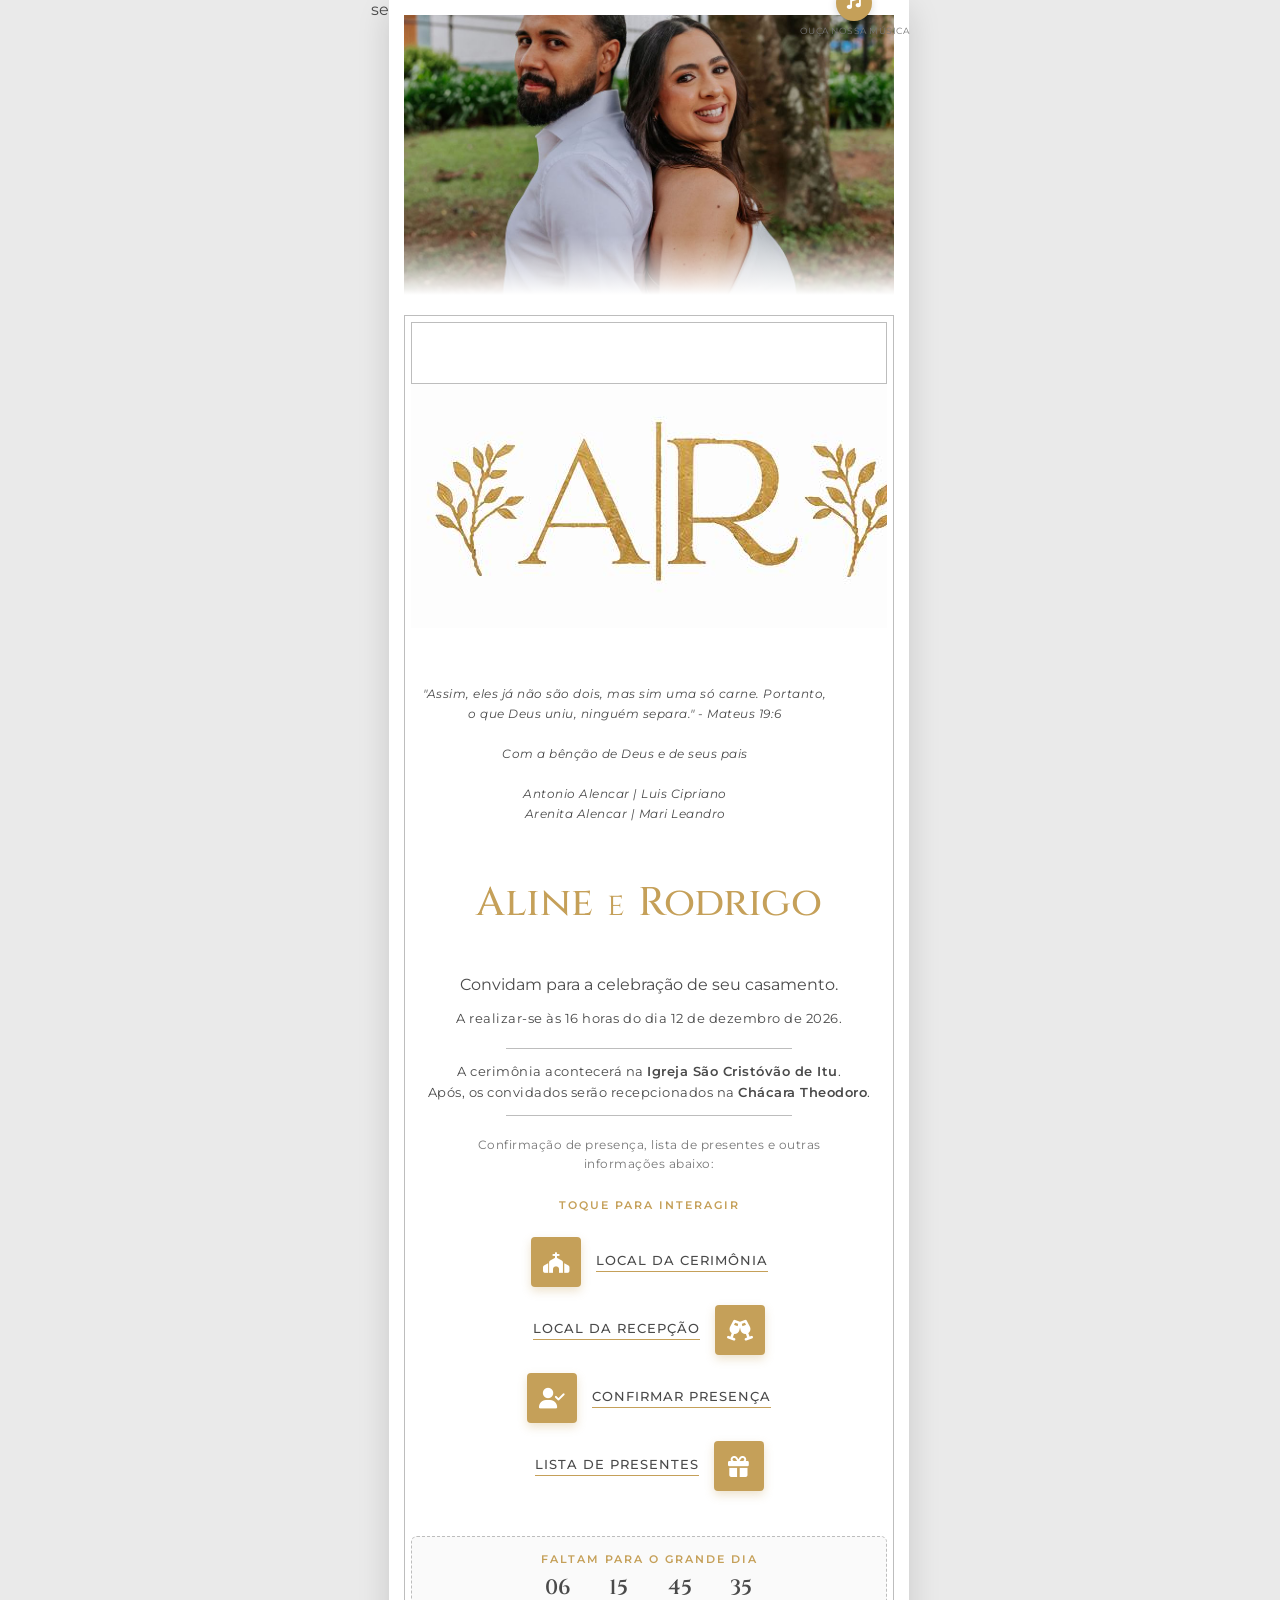
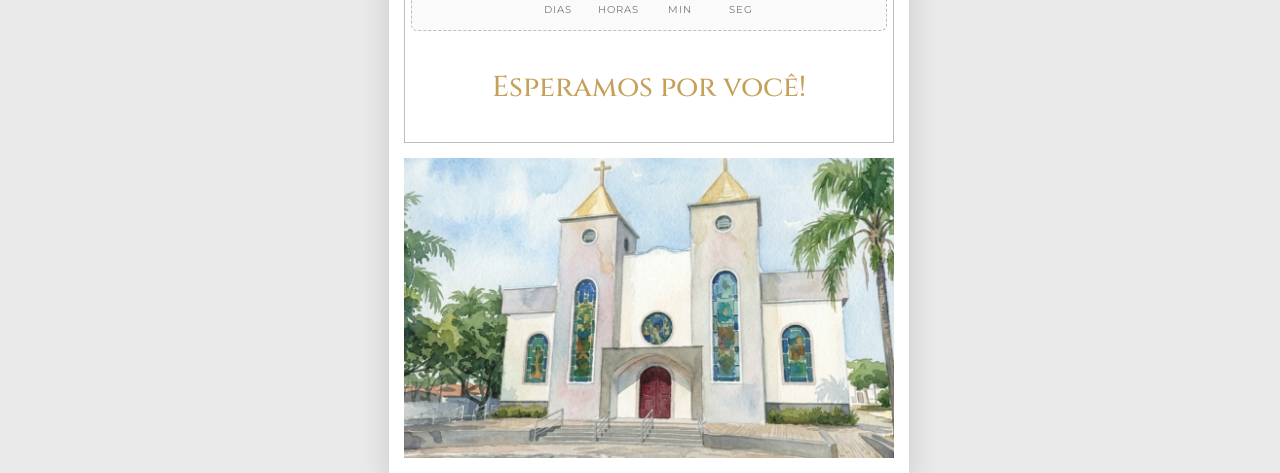
==== index.html @ 625356bd "Reintroduce names container in index.html" ====
se<!DOCTYPE html>
<html lang="pt-BR">
<head>
  <meta charset="UTF-8">
  <meta name="viewport" content="width=device-width, initial-scale=1.0">
  <title>Aline e Rodrigo</title>
  
  <!-- Google Fonts -->
  <link rel="preconnect" href="https://fonts.googleapis.com">
  <link rel="preconnect" href="https://fonts.gstatic.com" crossorigin>
  <link href="https://fonts.googleapis.com/css2?family=Cinzel:wght@400;500;600;700&family=Montserrat:wght@300;400;500;600&display=swap" rel="stylesheet">
  
  <!-- Ícones do App/Navegador -->
  <link href="imagens/icon.png" rel="shortcut icon"/>
  <link href="imagens/icon-192.png" rel="icon" sizes="192x192"/>
  <link href="imagens/icon-180.png" rel="apple-touch-icon" sizes="180x180"/>
  
  <!-- FontAwesome -->
  <link rel="stylesheet" href="https://cdnjs.cloudflare.com/ajax/libs/font-awesome/6.4.0/css/all.min.css">

  <!-- CSS Local -->
  <link rel="stylesheet" href="./style.css">
</head>
<body>
  <!-- Música de fundo -->
  <audio id="bg-music" loop src="audio/musica.mp3"></audio>

  <div class="card-container">

    <!-- FOTO DO TOPO -->
    <div class="top-photo-wrapper">
      <img src="imagens/foto-casal1.png" alt="Foto Casal Topo">
    </div>

    <!-- MOLDURA INTERNA DO CONVITE -->
    <div class="invitation-frame">
      
      <!-- CONTEÚDO PRINCIPAL -->
      <div class="main-content">
        <!-- Bloco de Música com Texto -->
          <div class="music-wrapper">
            <button id="music-btn" class="music-toggle-btn" aria-label="Tocar Música">
              <i class="fa-solid fa-music"></i>
            </button>
            <span class="music-label">Ouça nossa música</span>
          </div>
        </div>

        <!-- MONOGRAMA A | R -->
        <!-- FOTO DO TOPO -->
    <div class="top-photo-monograma">
      <img src="imagens/Logo.jpg" alt="monograma">
    </div>
          
        <!-- Versículo Bíblico -->
        <p class="versiculo-biblico">
          "Assim, eles já não são dois, mas sim uma só carne. Portanto,<br>
          o que Deus uniu, ninguém separa." - Mateus 19:6<br><br>
          Com a bênção de Deus e de seus pais<br><br>
           Antonio Alencar | Luis Cipriano<br>
           Arenita Alencar | Mari Leandro<br><br>
          <!-- CONTAINER DOS NOMES COM A DECORAÇÃO -->
        <div class="names-container">
          <h1 class="couple-names">Aline <span class="ampersand">e</span> Rodrigo</h1> <br><br>
           Convidam para a celebração de seu casamento.
        </p>

        <!-- HORA E LOCAL -->
        <div class="time-text">
          <span>A realizar-se às 16 horas do dia 12 de dezembro de 2026.</span>
        </div>
        
        <div class="location-info">
          <div class="divider-line"></div>
          <p class="location-text">
            A cerimônia acontecerá na <strong>Igreja São Cristóvão de Itu</strong>.<br>
            Após, os convidados serão recepcionados na <strong>Chácara Theodoro</strong>.
          </p>
          <div class="divider-line"></div>
        </div>

        <!-- Informação adicional -->
        <p class="information-extra">
          Confirmação de presença, lista de presentes e outras informações abaixo:
        </p>

        <!-- INSTRUÇÃO -->
        <p class="touch-instruction">Toque para interagir</p>

        <!-- BOTÕES INTERATIVOS -->
        <div class="interactive-buttons">

          <!-- Botão 1: Local da Cerimônia (Igreja) -->
          <a href="https://digitalconvite.github.io/modelo-dourado-pronto/local-cerimonia.html" rel="noopener noreferrer" class="btn-row">
            <div class="icon-square">
              <i class="fas fa-church"></i>
            </div>
            <span class="btn-label">Local da Cerimônia</span>
          </a>

          <!-- Botão 2: Local da recepção -->
          <a href="https://digitalconvite.github.io/modelo-dourado-pronto/local-recepcao.html" rel="noopener noreferrer" class="btn-row reverse">
            <div class="icon-square">
              <i class="fas fa-glass-cheers"></i>
            </div>
            <span class="btn-label">Local da Recepção</span>
          </a>

          <!-- Botão 3: Confirmar Presença -->
          <div class="btn-row" id="rsvpBtn">
            <div class="icon-square">
              <i class="fas fa-user-check"></i>
            </div>
            <span class="btn-label">Confirmar Presença</span>
          </div>

          <!-- Botão 4: Lista de presentes -->
          <a href="https://digitalconvite.github.io/modelo-dourado-pronto/lista-de-presentes.html" rel="noopener noreferrer" class="btn-row reverse">
            <div class="icon-square">
              <i class="fa-solid fa-gift"></i>
            </div>
            <span class="btn-label">Lista de Presentes</span>
          </a>

        </div>
        
        <!-- CONTAGEM REGRESSIVA -->
        <div class="countdown-container">
          <div class="countdown-title">FALTAM PARA O GRANDE DIA</div>
          <div class="countdown-timer" id="countdown">
            <div class="time-box">
              <span id="days">00</span>
              <small>dias</small>
            </div>
            <div class="time-box">
              <span id="hours">00</span>
              <small>horas</small>
            </div>
            <div class="time-box">
              <span id="minutes">00</span>
              <small>min</small>
            </div>
            <div class="time-box">
              <span id="seconds">00</span>
              <small>seg</small>
            </div>
          </div>
        </div>

        <div class="waiting-text">
          Esperamos por você!
        </div>

      </div> <!-- /main-content -->
    </div> <!-- /invitation-frame -->

    <!-- FOTO DA PARTE INFERIOR -->
    <div class="bottom-section">
      <div class="bottom-photo-wrapper">
        <img src="imagens/foto-final.png" alt="Igreja">
      </div>
    </div>

  </div> <!-- /card-container -->

  <!-- MODAL RSVP -->
  <div id="rsvpModal" class="modal">
    <div class="modal-content">
      <h3>Confirmação de Presença</h3>
      <form id="rsvpForm">
        
        <div class="form-group">
          <label for="nome">Seu Nome Completo:</label>
          <input type="text" id="nome" placeholder="Digite seu nome completo" required>
        </div>
        
        <div class="form-group">
          <label for="presencaCelebracao">Celebração:</label>
          <select id="presencaCelebracao" required>
            <option value="Sim, estarei presente na Celebração">Sim, estarei presente na Celebração</option>
            <option value="Não poderei ir à Celebração">Não poderei ir à Celebração</option>
          </select>
        </div>

        <div class="form-group">
          <label for="presencaRecepcao">Recepção / Festa:</label>
          <select id="presencaRecepcao" required>
            <option value="Sim, estarei presente na Recepção">Sim, estarei presente na Recepção</option>
            <option value="Não poderei ir à Recepção">Não poderei ir à Recepção</option>
          </select>
        </div>

        <div class="form-group">
          <label for="acompanhantes">Quantidade de Acompanhantes:</label>
          <input type="number" id="acompanhantes" placeholder="0" min="0" value="0">
        </div>

        <button type="submit" class="modal-btn">Enviar via WhatsApp</button>
        <button type="button" class="modal-btn btn-cancel" id="closeRsvpBtn">Fechar</button>
      </form>
    </div>
  </div>

  <!-- JavaScript Local -->
  <script src="./script.js"></script>
</body>
</html>
---- style.css ----
:root {
  --bg-color: #FFFFFF;
  --bg-outer: #EAEAEA;
  --primary-gold: #C5A059;
  --primary-gold-dark: #A4813D;
  --text-dark: #4A4A4A;
  --text-muted: #777777;
  --border-color: #BDBDBD;
  --font-serif: 'Cinzel', serif;
  --font-sans: 'Montserrat', sans-serif;
}

* {
  box-sizing: border-box;
  margin: 0;
  padding: 0;
}

html, body {
  width: 100%;
  min-height: 100vh;
  background-color: var(--bg-outer);
  font-family: var(--font-sans);
  color: var(--text-dark);
  overflow-x: hidden;
  display: flex;
  justify-content: center;
  align-items: flex-start;
}

/* Container Principal do Convite */
.card-container {
  width: 100%;
  max-width: 520px;
  background-color: var(--bg-color);
  position: relative;
  display: flex;
  flex-direction: column;
  align-items: center;
  text-align: center;
  box-shadow: 0 10px 30px rgba(0,0,0,0.15);
  min-height: 100vh;
  padding: 15px;
}

/* Foto do Topo */
.top-photo-wrapper {
  width: 100%;
  height: 280px;
  position: relative;
  overflow: hidden;
  margin-bottom: 20px;
}
/* Foto do monograma */
.top-photo-monograma {
  width: 100%;
  height: 280px;
  position: relative;
  overflow: hidden;
  margin-bottom: 20px;
}

.top-photo-wrapper img {
  width: 100%;
  height: 100%;
  object-fit: cover;
}

.top-photo-wrapper::after {
  content: '';
  position: absolute;
  bottom: 0;
  left: 0;
  width: 100%;
  height: 60px;
  background: linear-gradient(to bottom, rgba(255,255,255,0) 0%, var(--bg-color) 100%);
}

/* Moldura Dupla idêntica ao Convite da Foto */
.invitation-frame {
  width: 100%;
  border: 1px solid var(--border-color);
  padding: 6px;
  background-color: #FFFFFF;
}

.main-content {
  border: 1px solid var(--border-color);
  padding: 30px 18px;
  display: flex;
  flex-direction: column;
  align-items: center;
  width: 100%;
}

/* Nomes dos Noivos */
.names-container {
  position: relative;
  display: flex;
  flex-direction: column;
  justify-content: center;
  align-items: center;
  width: 100%;
  margin: 10px 0 25px;
}

.left-decoration {
  position: absolute;
  left: -20px;
  top: -40px;
  width: 100px;
  height: auto;
  pointer-events: none;
  opacity: 0.6;
}

.couple-names {
  font-family: var(--font-serif);
  font-size: 2.5rem;
  font-weight: 500;
  color: var(--primary-gold);
  line-height: 1.2;
  margin: 10px 0;
  text-transform: none;
}

.couple-names .ampersand {
  font-family: var(--font-serif);
  font-size: 2rem;
  font-weight: 400;
  color: var(--primary-gold);
  margin: 0 4px;
}

/* Versículo */
.versiculo-biblico {
  font-size: 0.78rem;
  color: var(--text-dark);
  letter-spacing: 0.5px;
  line-height: 1.6;
  max-width: 90%;
  margin-bottom: 25px;
  font-style: italic;
}

.parents-grid {
  display: flex;
  justify-content: space-between;
  width: 100%;
  max-width: 360px;
  margin-bottom: 25px;
  font-size: 0.75rem;
  color: var(--primary-gold) !important; /* Forçando o dourado */
  line-height: 1.6;
  font-weight: 500;
}

/* Garante que qualquer texto interno dos pais também assuma o dourado */
.parents-grid, .parents-grid div {
  color: var(--primary-gold) !important;
}
.parents-side {
  flex: 1;
  text-align: center;
}

.invitation-call {
  font-size: 0.8rem;
  color: var(--text-dark);
  letter-spacing: 0.5px;
  margin-bottom: 25px;
}

/* Data em Destaque Dourada */
.date-wrapper {
  display: flex;
  flex-direction: column;
  align-items: center;
  justify-content: center;
  width: 100%;
  margin: 15px 0;
}

.date-badge {
  background-color: transparent;
  color: var(--primary-gold);
  font-family: var(--font-serif);
  font-size: 2.2rem;
  font-weight: 600;
  padding: 5px 20px;
  letter-spacing: 4px;
  position: relative;
}

.date-deco {
  width: 160px;
  height: auto;
  object-fit: contain;
  pointer-events: none;
  opacity: 0.8;
}

.date-deco-top { margin-bottom: 2px; }
.date-deco-bottom { margin-top: 2px; }

/* Horário e Local */
.time-text {
  display: flex;
  align-items: center;
  justify-content: center;
  gap: 8px;
  font-size: 0.82rem;
  color: var(--text-dark);
  letter-spacing: 0.5px;
  margin: 15px 0 20px;
  line-height: 1.5;
}

.time-text i {
  color: var(--primary-gold);
  font-size: 1rem;
}

.location-info {
  width: 100%;
  margin-bottom: 20px;
}

.divider-line {
  width: 60%;
  height: 1px;
  background-color: var(--border-color);
  margin: 0 auto;
}

.location-text {
  font-size: 0.82rem;
  color: var(--text-dark);
  letter-spacing: 0.5px;
  padding: 12px 0;
  line-height: 1.6;
}

.location-text strong {
  color: var(--text-dark);
  font-weight: 600;
}

.information-extra {
  font-size: 0.72rem;
  color: var(--text-muted);
  letter-spacing: 0.5px;
  line-height: 1.6;
  max-width: 85%;
  margin-bottom: 25px;
}

.touch-instruction {
  font-size: 0.7rem;
  color: var(--primary-gold);
  letter-spacing: 2px;
  text-transform: uppercase;
  margin-bottom: 25px;
  font-weight: 600;
}

/* Botões Interativos em Dourado */
.interactive-buttons {
  width: 100%;
  display: flex;
  flex-direction: column;
  gap: 18px;
  margin-bottom: 35px;
}

.btn-row {
  display: flex;
  align-items: center;
  justify-content: center;
  gap: 15px;
  text-decoration: none;
  cursor: pointer;
  transition: transform 0.2s ease;
}

.btn-row.reverse {
  flex-direction: row-reverse;
}

.btn-row:hover {
  transform: translateY(-2px);
}

.icon-square {
  width: 50px;
  height: 50px;
  background-color: var(--primary-gold);
  border-radius: 4px;
  display: flex;
  align-items: center;
  justify-content: center;
  color: #FFFFFF;
  font-size: 1.3rem;
  box-shadow: 0 4px 10px rgba(197, 160, 89, 0.3);
}

.btn-label {
  font-size: 0.8rem;
  color: var(--text-dark);
  letter-spacing: 1px;
  text-transform: uppercase;
  position: relative;
  padding-bottom: 4px;
  font-weight: 500;
}

.btn-label::after {
  content: '';
  position: absolute;
  bottom: 0;
  left: 0;
  width: 100%;
  height: 1px;
  background-color: var(--primary-gold);
}

/* Contagem Regressiva */
.countdown-container {
  display: flex;
  flex-direction: column;
  align-items: center;
  margin: 10px 0 25px;
  width: 100%;
  background-color: #FAFAFA;
  padding: 15px;
  border-radius: 6px;
  border: 1px dashed var(--border-color);
}

.countdown-title {
  font-size: 0.7rem;
  color: var(--primary-gold);
  letter-spacing: 2px;
  margin-bottom: 12px;
  font-weight: 600;
}

.countdown-timer {
  display: flex;
  gap: 16px;
}

.time-box {
  display: flex;
  flex-direction: column;
  align-items: center;
  min-width: 45px;
}

.time-box span {
  font-size: 1.3rem;
  font-weight: 600;
  color: var(--text-dark);
  font-family: var(--font-serif);
  line-height: 1;
}

.time-box small {
  font-size: 0.6rem;
  color: var(--text-muted);
  text-transform: uppercase;
  letter-spacing: 1px;
  margin-top: 5px;
}

.waiting-text {
  font-family: var(--font-serif);
  font-size: 1.8rem;
  color: var(--primary-gold);
  line-height: 1.2;
  margin: 15px 0 5px;
  font-weight: 500;
}

/* Botão de Música */
.music-wrapper {
  position: absolute;
  right: 0px;
  top: -15px;
  display: flex;
  flex-direction: column;
  align-items: center;
  z-index: 10;
}

.music-toggle-btn {
  width: 36px;
  height: 36px;
  border-radius: 50%;
  background-color: var(--primary-gold);
  color: #ffffff;
  border: none;
  box-shadow: 0 3px 8px rgba(0, 0, 0, 0.15);
  cursor: pointer;
  display: flex;
  align-items: center;
  justify-content: center;
  font-size: 0.85rem;
  transition: transform 0.2s ease;
}

.music-toggle-btn:hover {
  transform: scale(1.08);
}

.music-toggle-btn.playing {
  animation: pulse 2s infinite;
}

.music-label {
  font-size: 0.55rem;
  color: var(--text-muted);
  letter-spacing: 0.5px;
  text-transform: uppercase;
  margin-top: 4px;
  white-space: nowrap;
}

@keyframes pulse {
  0% { box-shadow: 0 0 0 0 rgba(197, 160, 89, 0.7); }
  70% { box-shadow: 0 0 0 10px rgba(197, 160, 89, 0); }
  100% { box-shadow: 0 0 0 0 rgba(197, 160, 89, 0); }
}

/* Rodapé */
.bottom-section {
  width: 100%;
  margin-top: 15px;
}

.bottom-photo-wrapper {
  width: 100%;
  height: 300px;
  position: relative;
}

.bottom-photo-wrapper img {
  width: 100%;
  height: 100%;
  object-fit: cover;
}

/* Modal RSVP */
.modal {
  display: none;
  position: fixed;
  top: 0;
  left: 0;
  width: 100%;
  height: 100vh;
  background: rgba(0, 0, 0, 0.6);
  z-index: 9999;
  justify-content: center;
  align-items: center;
  padding: 15px;
}

.modal-content {
  background: #FFFFFF;
  padding: 25px 20px;
  border-radius: 6px;
  width: 100%;
  max-width: 380px;
  max-height: 90vh;
  overflow-y: auto;
  text-align: center;
  box-shadow: 0 10px 25px rgba(0,0,0,0.2);
  border: 1px solid var(--primary-gold);
}

.modal-content h3 {
  color: var(--primary-gold);
  font-family: var(--font-serif);
  margin-bottom: 20px;
  font-size: 1.3rem;
}

.modal-content .form-group {
  display: flex;
  flex-direction: column;
  text-align: left;
  margin-bottom: 15px;
  width: 100%;
}

.modal-content label {
  font-size: 0.75rem;
  color: var(--text-dark);
  margin-bottom: 5px;
  font-weight: 600;
  letter-spacing: 0.5px;
}

.modal-content input, 
.modal-content select {
  width: 100%;
  padding: 10px;
  border: 1px solid var(--border-color);
  background: #FFFFFF;
  font-family: var(--font-sans);
  font-size: 0.85rem;
  border-radius: 4px;
  color: var(--text-dark);
  outline: none;
}

.modal-content input:focus, 
.modal-content select:focus {
  border-color: var(--primary-gold);
}

.modal-btn {
  background: var(--primary-gold);
  color: #FFF;
  border: none;
  padding: 12px;
  margin-top: 10px;
  cursor: pointer;
  width: 100%;
  font-family: var(--font-sans);
  font-size: 0.85rem;
  border-radius: 4px;
  letter-spacing: 1px;
  text-transform: uppercase;
  font-weight: 600;
  transition: background 0.2s;
}

.modal-btn:hover {
  background: var(--primary-gold-dark);
}

.modal-btn.btn-cancel {
  background: #999999;
  margin-top: 8px;
}

.modal-btn.btn-cancel:hover {
  background: #777777;
}

/* Adaptações Mobile */
@media screen and (max-width: 600px) {
  .card-container {
    padding: 0;
  }

  .invitation-frame {
    border-left: none;
    border-right: none;
  }

  .couple-names {
    font-size: 2.1rem;
  }

  .parents-grid {
    flex-direction: column;
    gap: 8px;
  }

  .music-wrapper {
    position: relative;
    right: auto;
    top: auto;
    margin-top: 10px;
  }
}
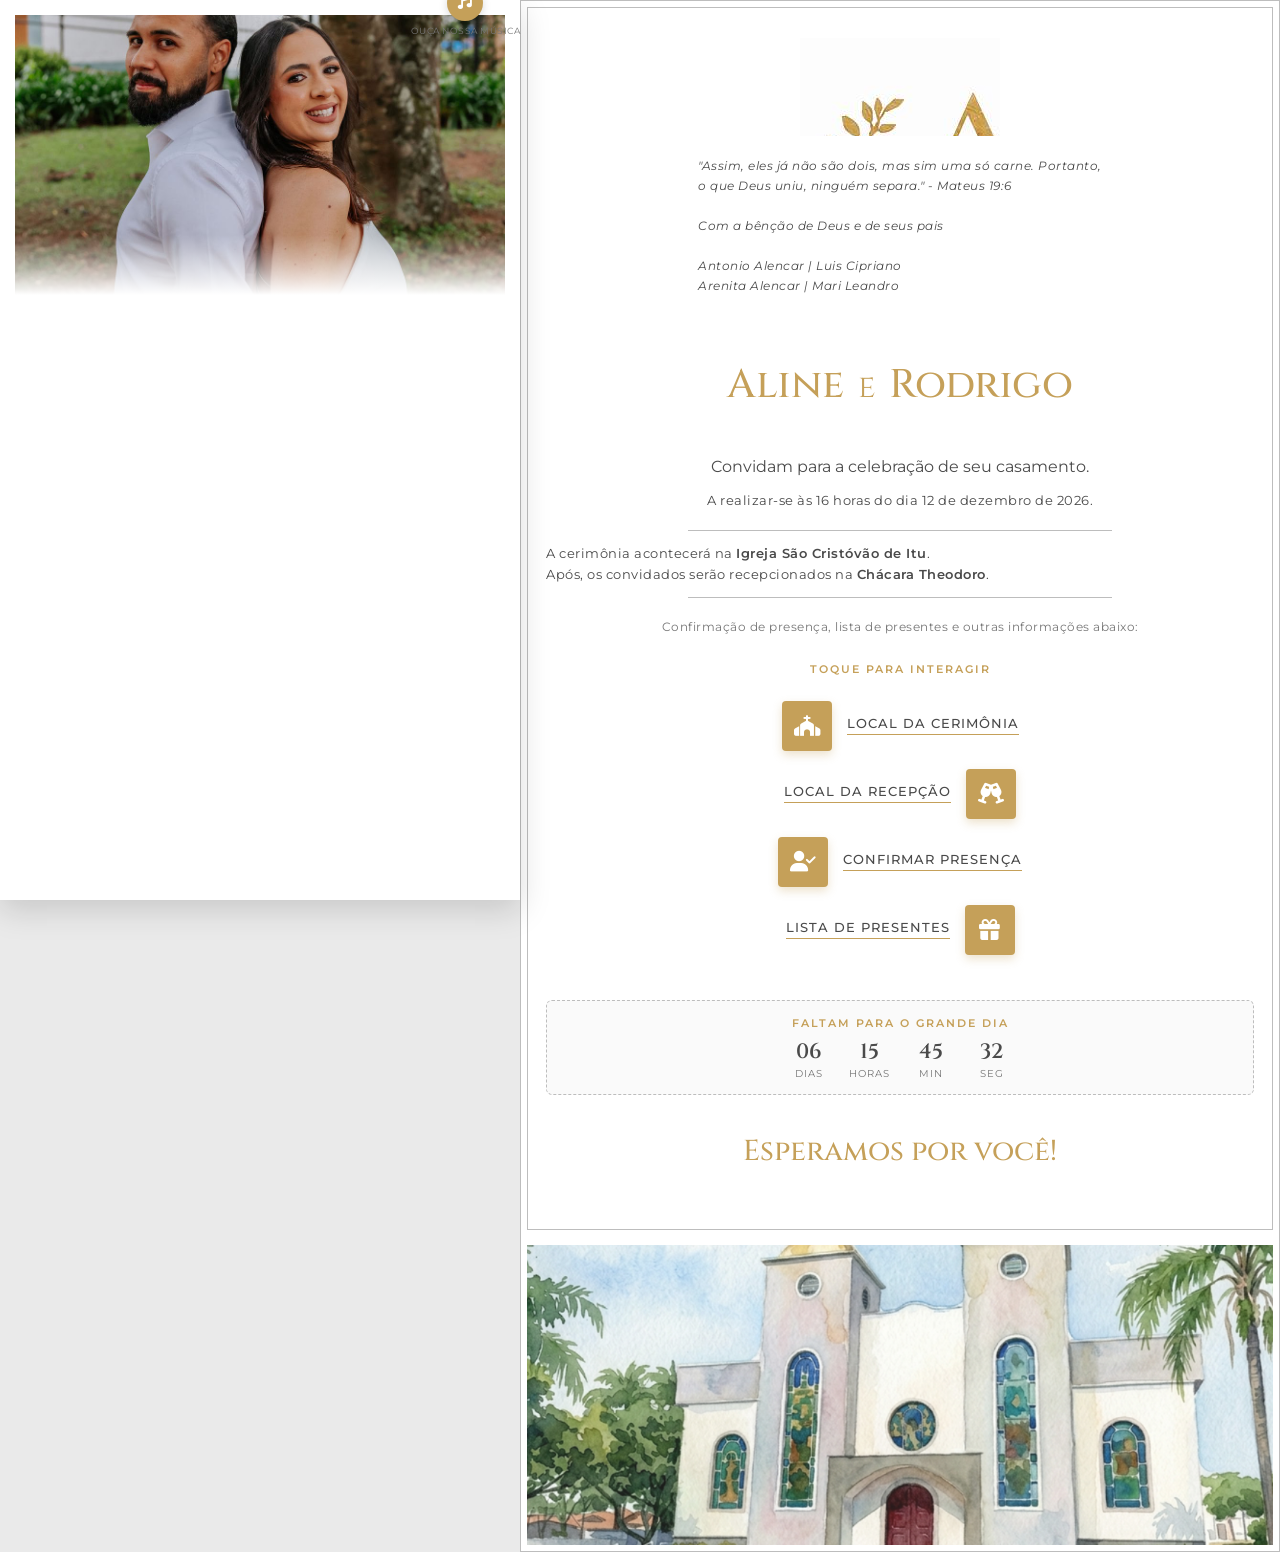
==== commit 65844063: "Refactor HTML structure for better organization Reorganized HTML structure by moving the music block" ====
--- a/index.html
+++ b/index.html
@@ -1,4 +1,4 @@
-se<!DOCTYPE html>
+<!DOCTYPE html>
 <html lang="pt-BR">
 <head>
   <meta charset="UTF-8">
@@ -31,13 +31,8 @@
     <div class="top-photo-wrapper">
       <img src="imagens/foto-casal1.png" alt="Foto Casal Topo">
     </div>
-
-    <!-- MOLDURA INTERNA DO CONVITE -->
-    <div class="invitation-frame">
-      
-      <!-- CONTEÚDO PRINCIPAL -->
-      <div class="main-content">
-        <!-- Bloco de Música com Texto -->
+    
+<!-- Bloco de Música com Texto -->
           <div class="music-wrapper">
             <button id="music-btn" class="music-toggle-btn" aria-label="Tocar Música">
               <i class="fa-solid fa-music"></i>
@@ -45,7 +40,11 @@
             <span class="music-label">Ouça nossa música</span>
           </div>
         </div>
-
+    <!-- MOLDURA INTERNA DO CONVITE -->
+    <div class="invitation-frame">
+      
+      <!-- CONTEÚDO PRINCIPAL -->
+      <div class="main-content">        
         <!-- MONOGRAMA A | R -->
         <!-- FOTO DO TOPO -->
     <div class="top-photo-monograma">
--- a/style.css
+++ b/style.css
@@ -53,8 +53,8 @@
 }
 /* Foto do monograma */
 .top-photo-monograma {
-  width: 100%;
-  height: 280px;
+  width: 200px;
+  height: 98px;
   position: relative;
   overflow: hidden;
   margin-bottom: 20px;
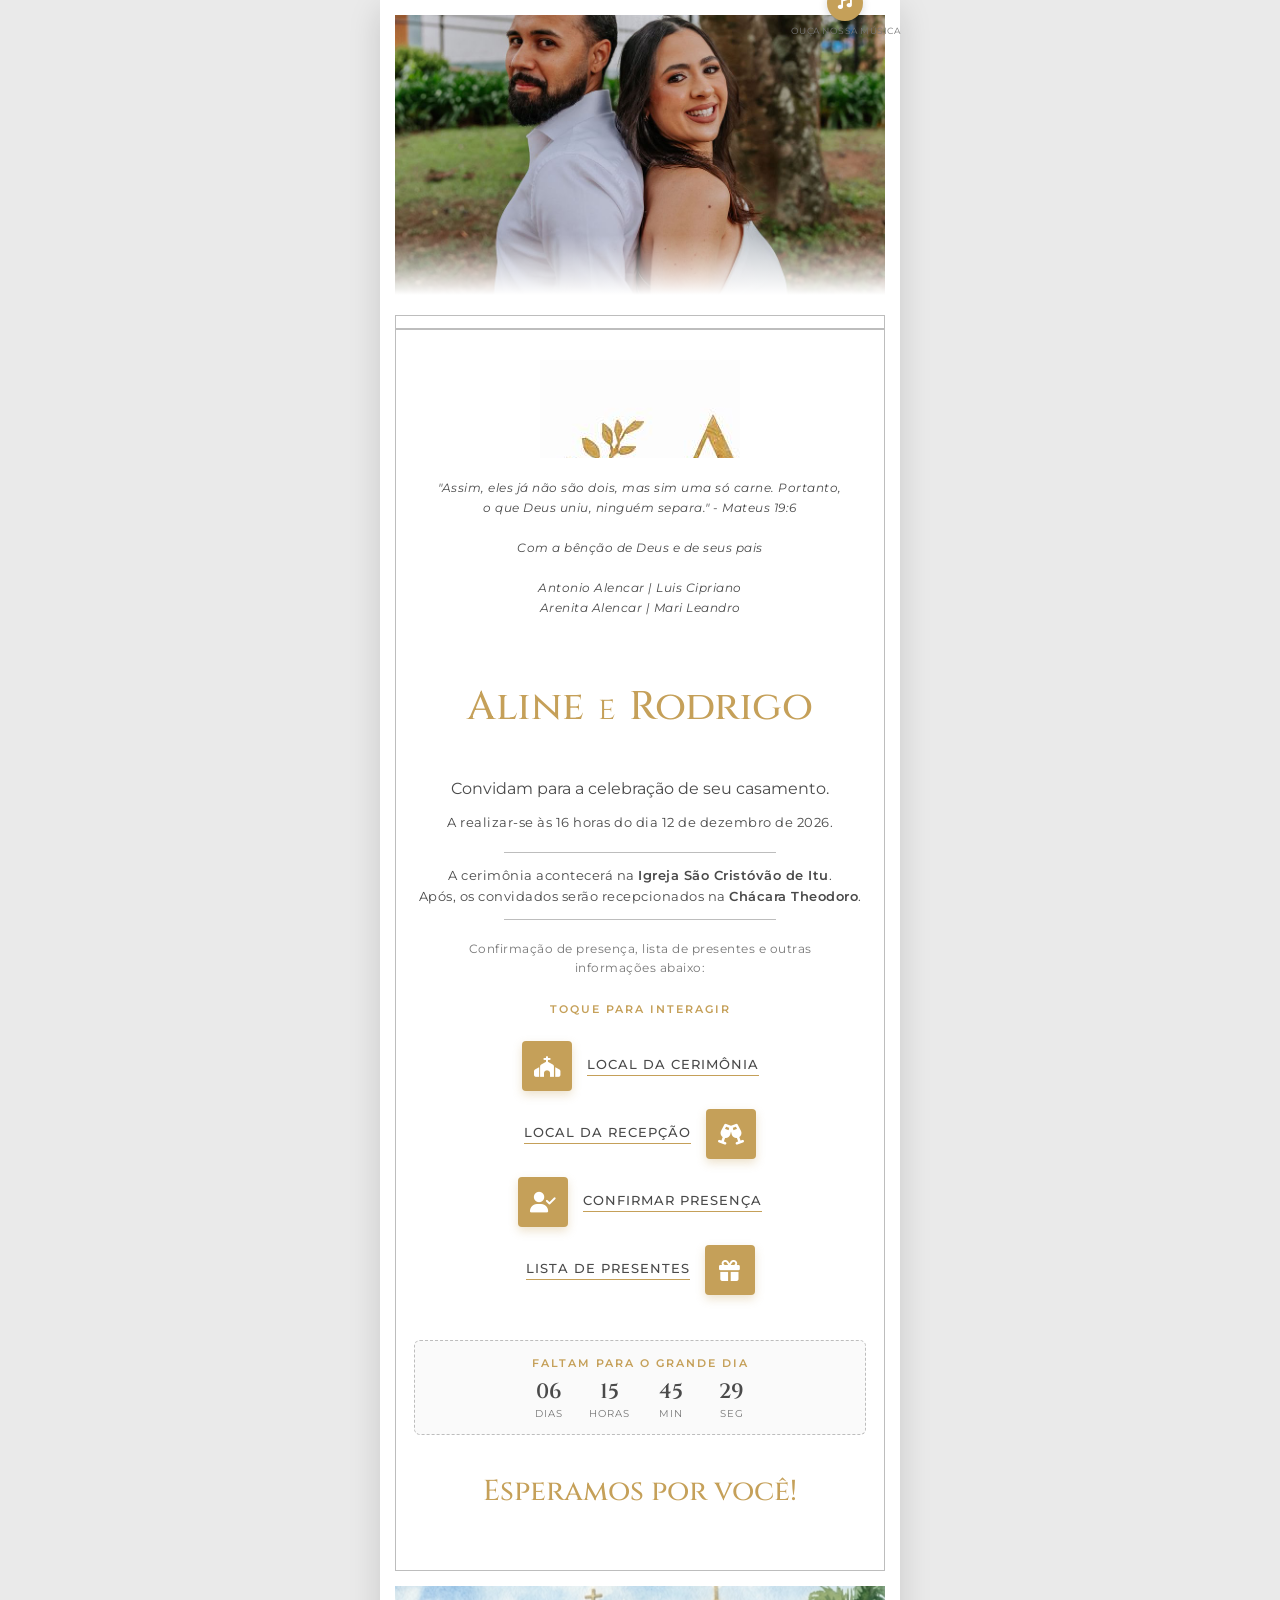
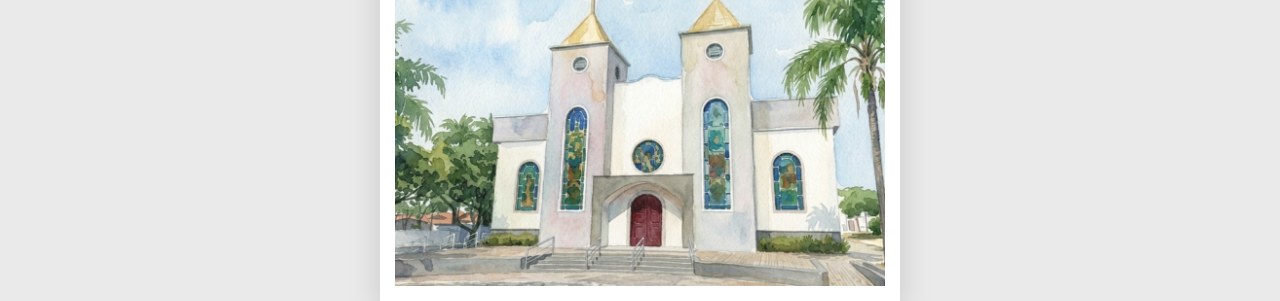
==== commit f35125f4: "Refactor invitation frame and comment structure Removed duplicate invitation frame and adjusted comm" ====
--- a/index.html
+++ b/index.html
@@ -32,7 +32,10 @@
       <img src="imagens/foto-casal1.png" alt="Foto Casal Topo">
     </div>
     
-<!-- Bloco de Música com Texto -->
+
+    <!-- MOLDURA INTERNA DO CONVITE -->
+    <div class="invitation-frame">
+      <!-- Bloco de Música com Texto -->
           <div class="music-wrapper">
             <button id="music-btn" class="music-toggle-btn" aria-label="Tocar Música">
               <i class="fa-solid fa-music"></i>
@@ -40,9 +43,6 @@
             <span class="music-label">Ouça nossa música</span>
           </div>
         </div>
-    <!-- MOLDURA INTERNA DO CONVITE -->
-    <div class="invitation-frame">
-      
       <!-- CONTEÚDO PRINCIPAL -->
       <div class="main-content">        
         <!-- MONOGRAMA A | R -->
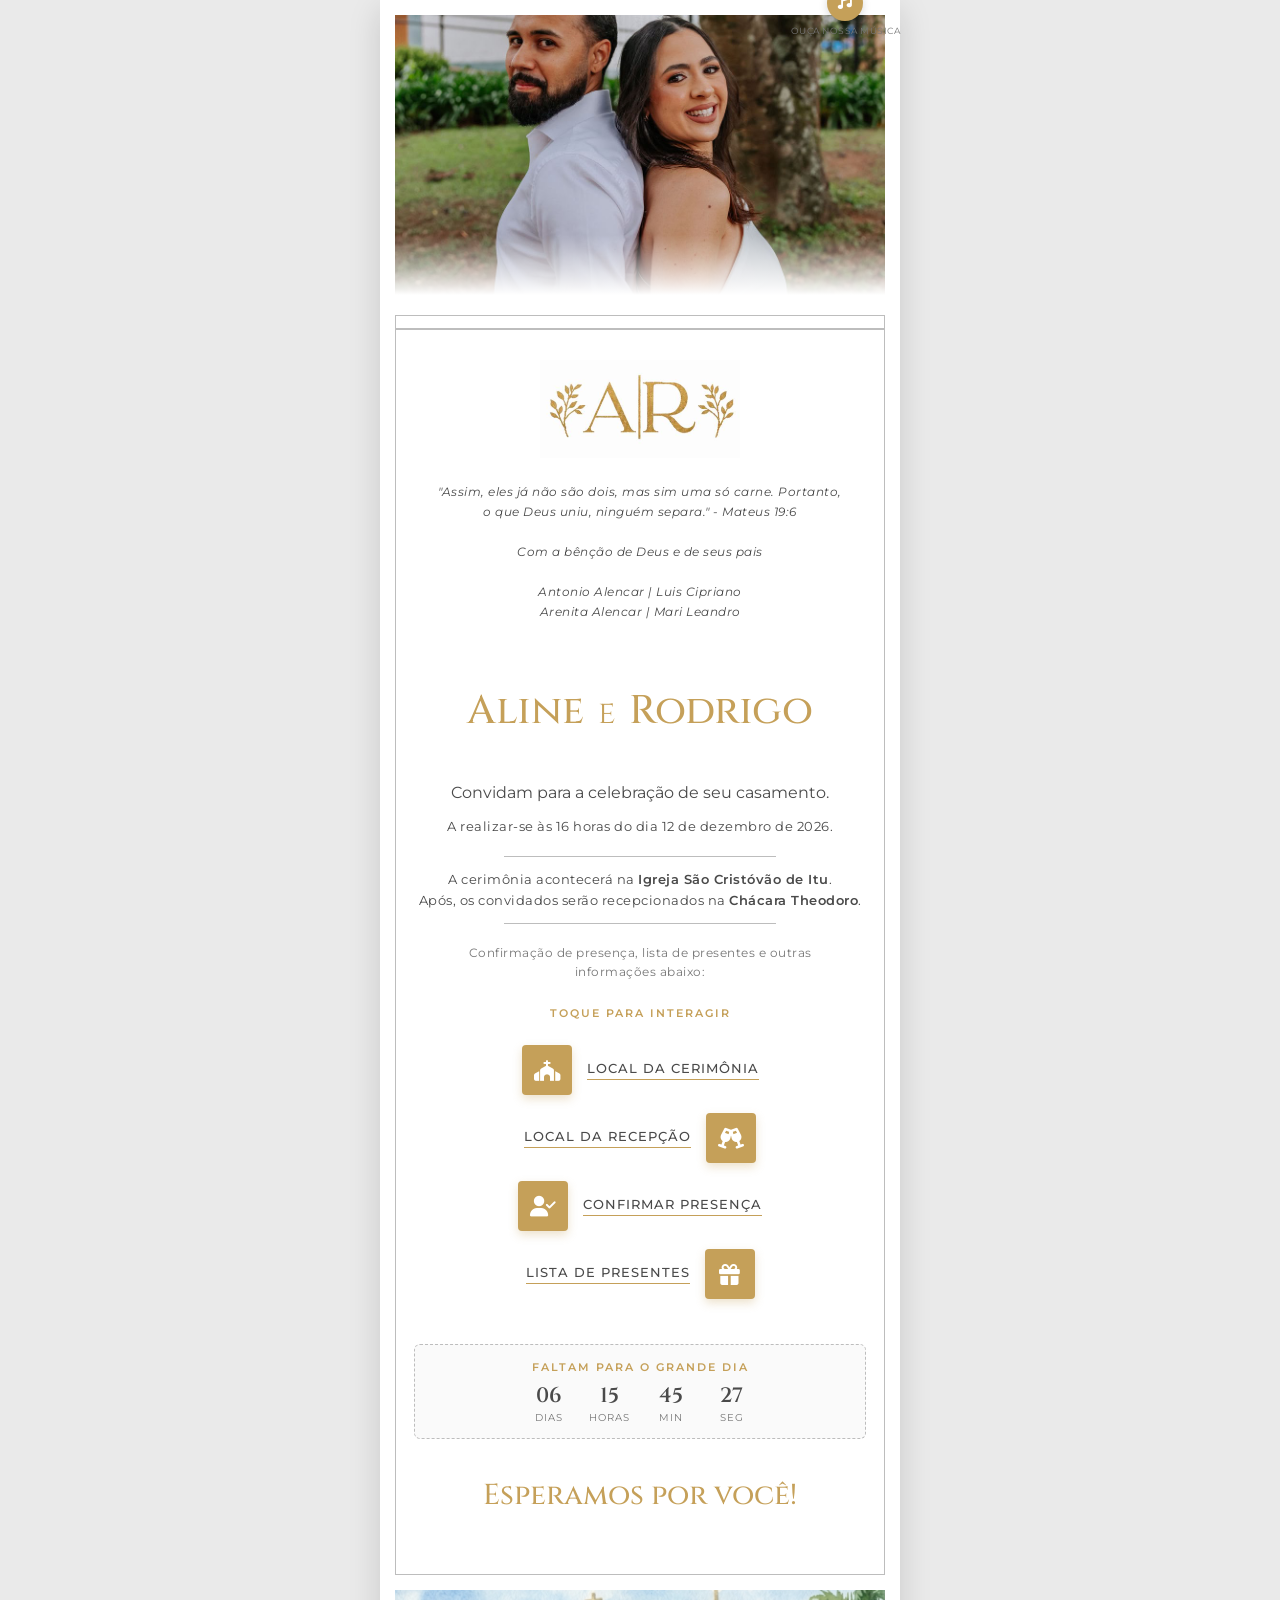
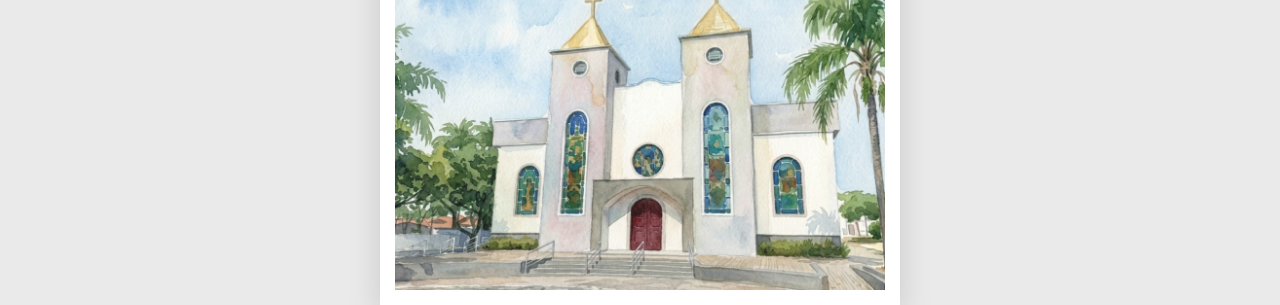
==== commit 2e207072: "Replace logo image with monograma.png" ====
--- a/index.html
+++ b/index.html
@@ -48,7 +48,7 @@
         <!-- MONOGRAMA A | R -->
         <!-- FOTO DO TOPO -->
     <div class="top-photo-monograma">
-      <img src="imagens/Logo.jpg" alt="monograma">
+      <img src="imagens/monograma.png" alt="monograma">
     </div>
           
         <!-- Versículo Bíblico -->
--- a/style.css
+++ b/style.css
@@ -53,8 +53,8 @@
 }
 /* Foto do monograma */
 .top-photo-monograma {
-  width: 200px;
-  height: 98px;
+  width: 100%;
+  height: 100%;
   position: relative;
   overflow: hidden;
   margin-bottom: 20px;
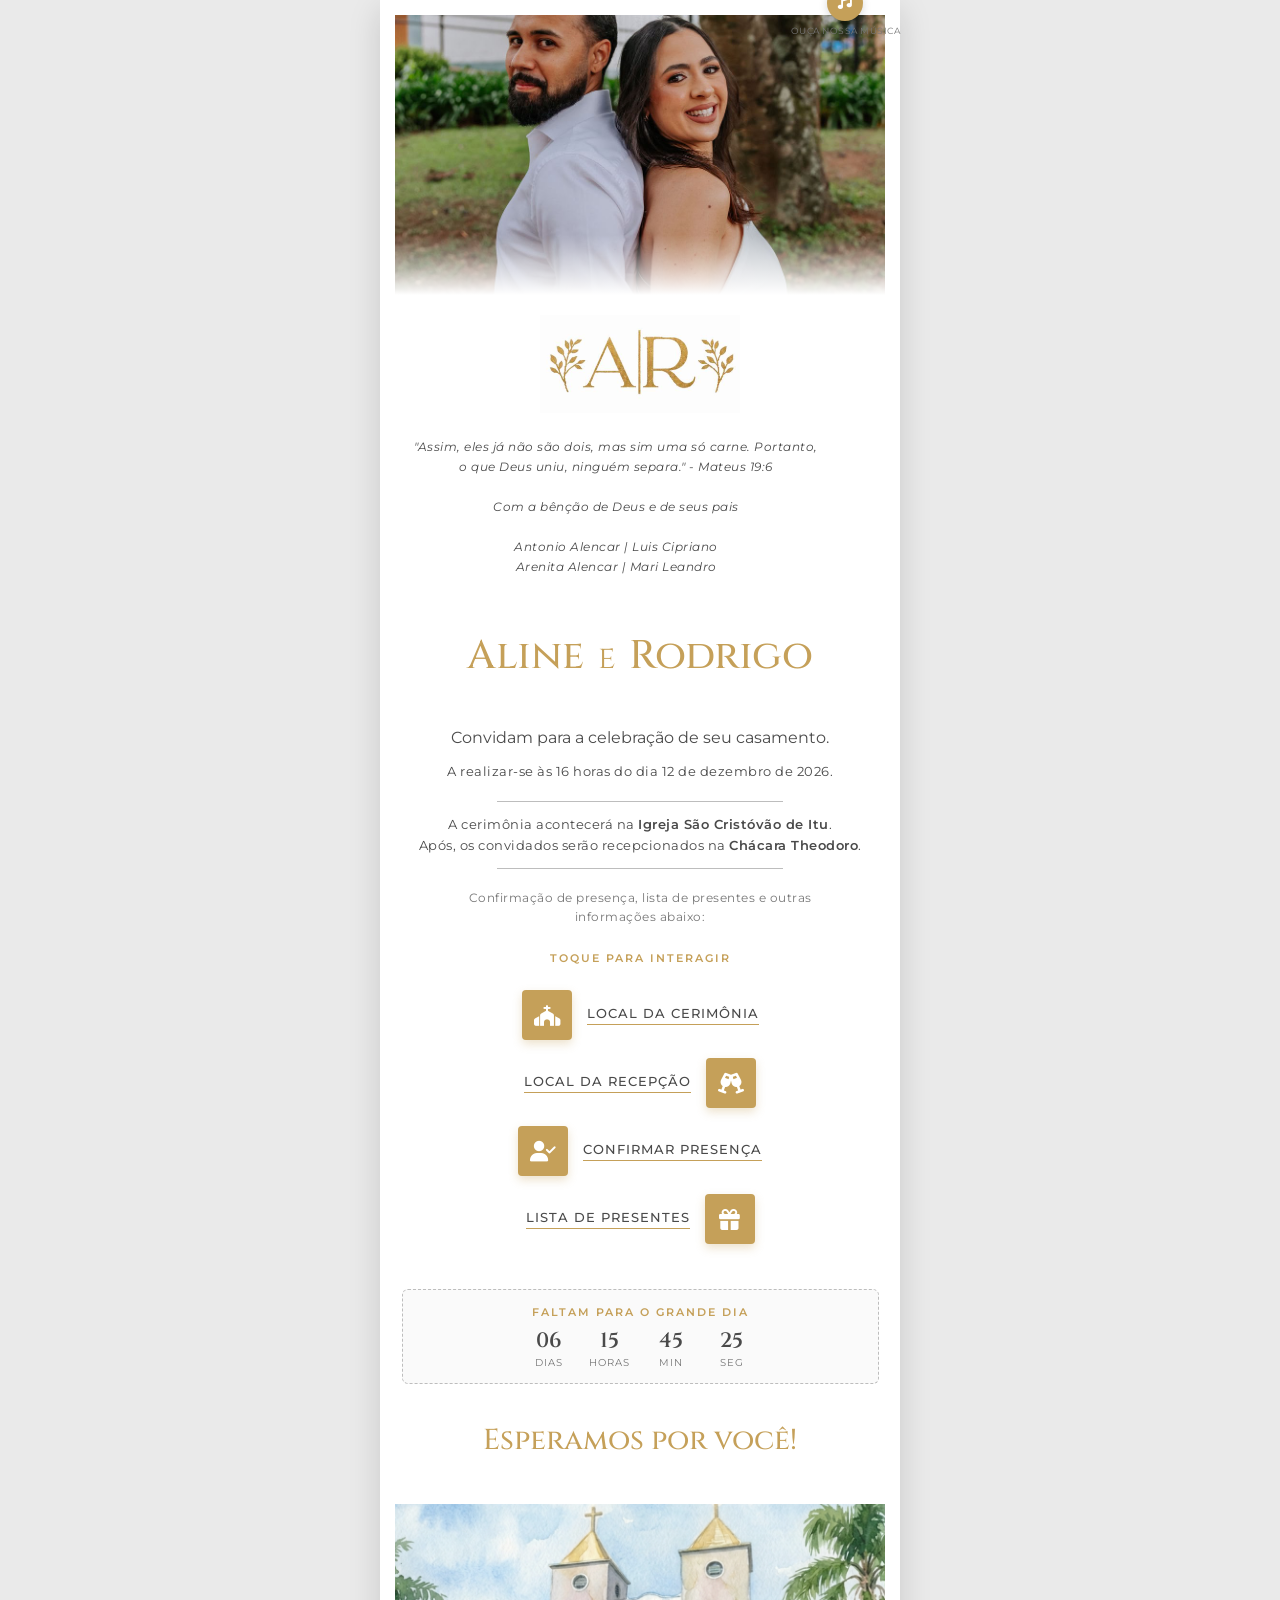
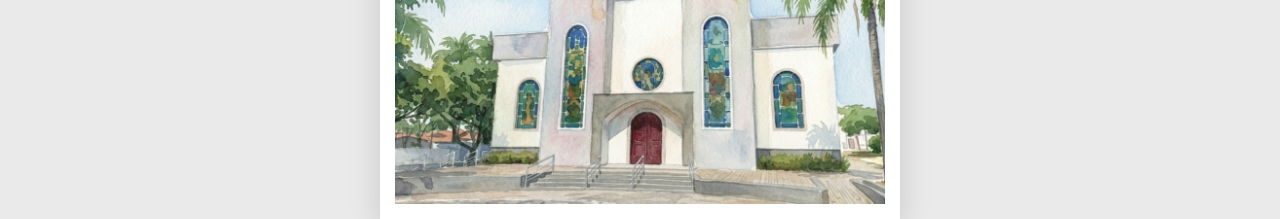
==== commit 0dbb5bf0: "Update link for gift list button" ====
--- a/index.html
+++ b/index.html
@@ -114,7 +114,7 @@
           </div>
 
           <!-- Botão 4: Lista de presentes -->
-          <a href="https://digitalconvite.github.io/modelo-dourado-pronto/lista-de-presentes.html" rel="noopener noreferrer" class="btn-row reverse">
+          <a href="noivos.casar.com/aline-e-rodrigo-2026-12-12" rel="noopener noreferrer" class="btn-row reverse">
             <div class="icon-square">
               <i class="fa-solid fa-gift"></i>
             </div>
--- a/style.css
+++ b/style.css
@@ -79,18 +79,15 @@
 /* Moldura Dupla idêntica ao Convite da Foto */
 .invitation-frame {
   width: 100%;
-  border: 1px solid var(--border-color);
-  padding: 6px;
+  border: none;
+  padding: 0;
   background-color: #FFFFFF;
 }
 
 .main-content {
-  border: 1px solid var(--border-color);
-  padding: 30px 18px;
-  display: flex;
-  flex-direction: column;
-  align-items: center;
-  width: 100%;
+  border: none !important;
+  outline: none !important;
+  background-color: transparent !important;
 }
 
 /* Nomes dos Noivos */
@@ -102,16 +99,6 @@
   align-items: center;
   width: 100%;
   margin: 10px 0 25px;
-}
-
-.left-decoration {
-  position: absolute;
-  left: -20px;
-  top: -40px;
-  width: 100px;
-  height: auto;
-  pointer-events: none;
-  opacity: 0.6;
 }
 
 .couple-names {
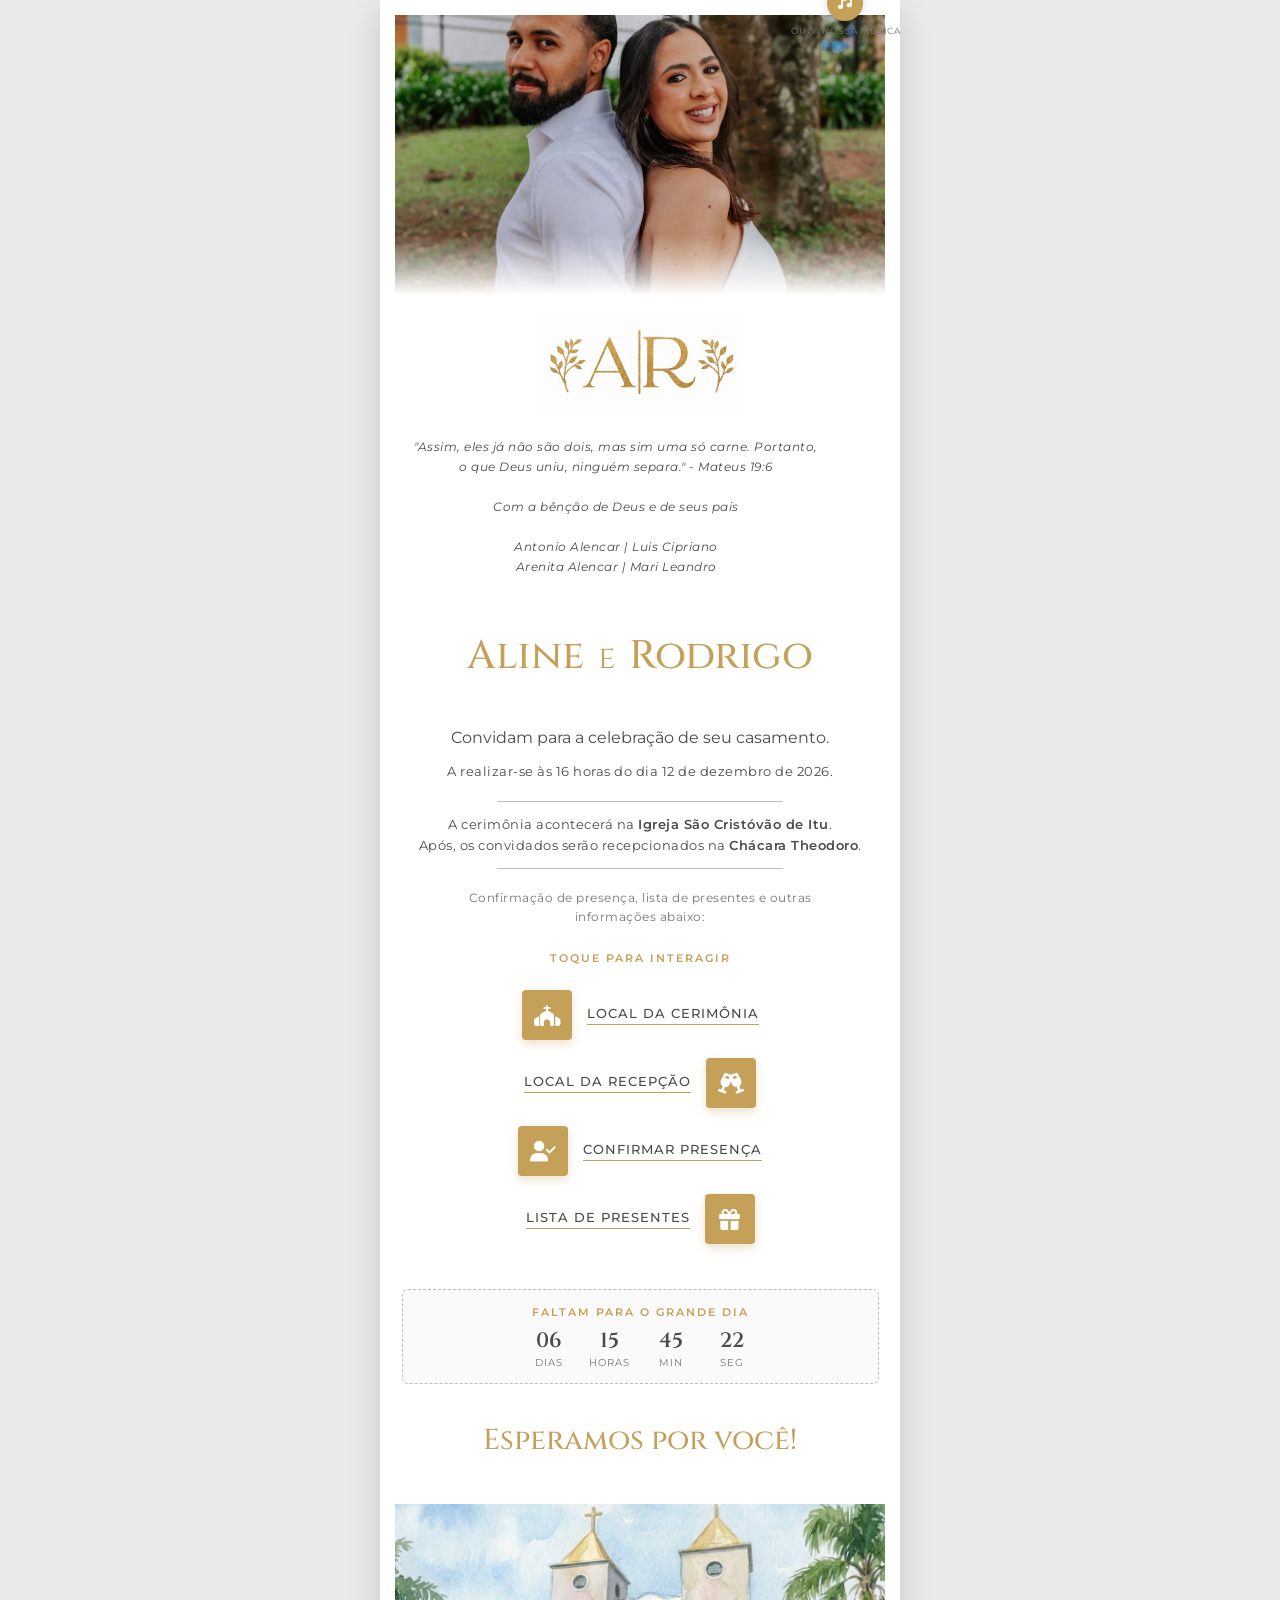
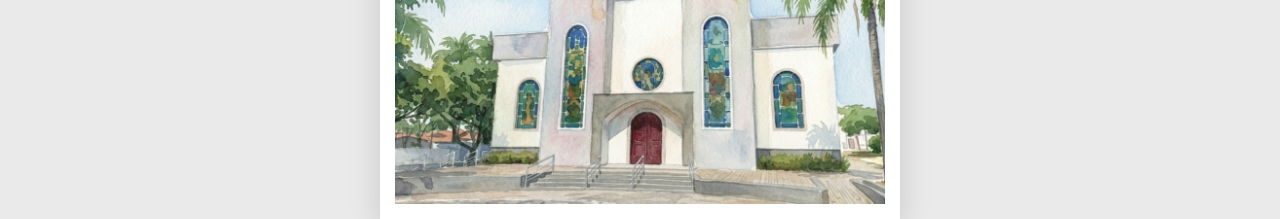
==== commit 1610f177: "Update index.html" ====
--- a/index.html
+++ b/index.html
@@ -90,7 +90,7 @@
         <div class="interactive-buttons">
 
           <!-- Botão 1: Local da Cerimônia (Igreja) -->
-          <a href="https://digitalconvite.github.io/modelo-dourado-pronto/local-cerimonia.html" rel="noopener noreferrer" class="btn-row">
+          <a href="https://digitalconvite.github.io/aline-e-rodrigo/local-cerimonia.html" rel="noopener noreferrer" class="btn-row">
             <div class="icon-square">
               <i class="fas fa-church"></i>
             </div>
@@ -98,7 +98,7 @@
           </a>
 
           <!-- Botão 2: Local da recepção -->
-          <a href="https://digitalconvite.github.io/modelo-dourado-pronto/local-recepcao.html" rel="noopener noreferrer" class="btn-row reverse">
+          <a href="https://digitalconvite.github.io/aline-e-rodrigo/local-recepcao.html" rel="noopener noreferrer" class="btn-row reverse">
             <div class="icon-square">
               <i class="fas fa-glass-cheers"></i>
             </div>
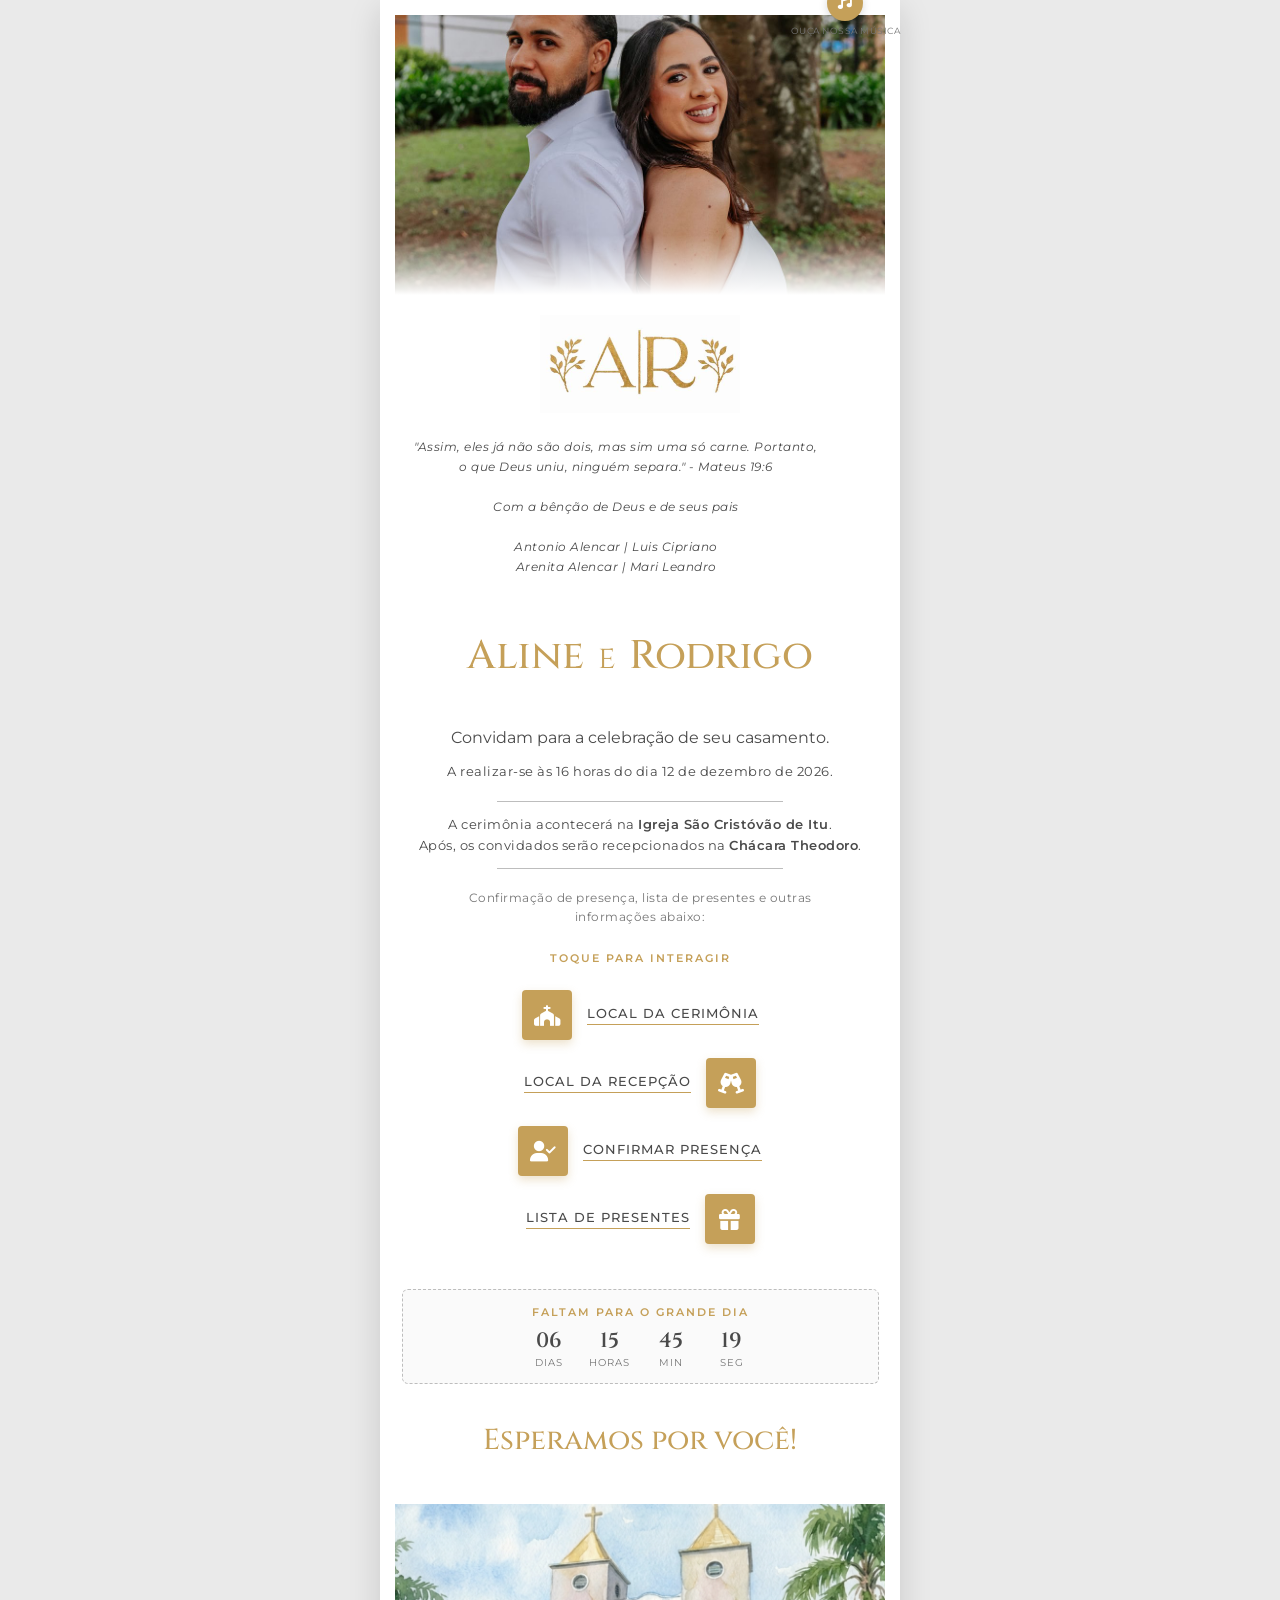
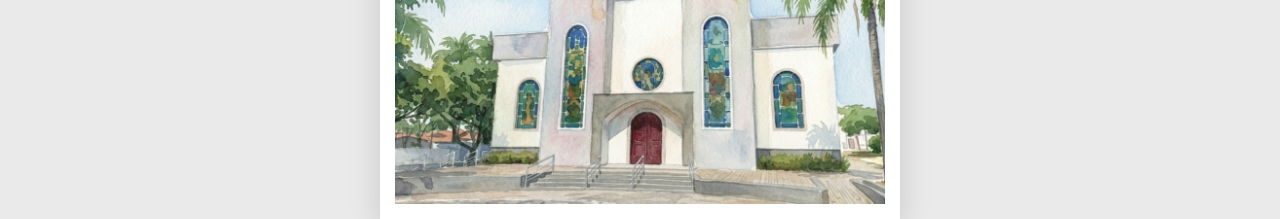
==== commit b96920c9: "Update link for gift list button" ====
--- a/index.html
+++ b/index.html
@@ -114,7 +114,7 @@
           </div>
 
           <!-- Botão 4: Lista de presentes -->
-          <a href="noivos.casar.com/aline-e-rodrigo-2026-12-12" rel="noopener noreferrer" class="btn-row reverse">
+          <a href="https://noivos.casar.com/aline-e-rodrigo-2026-12-12" rel="noopener noreferrer" class="btn-row reverse">
             <div class="icon-square">
               <i class="fa-solid fa-gift"></i>
             </div>
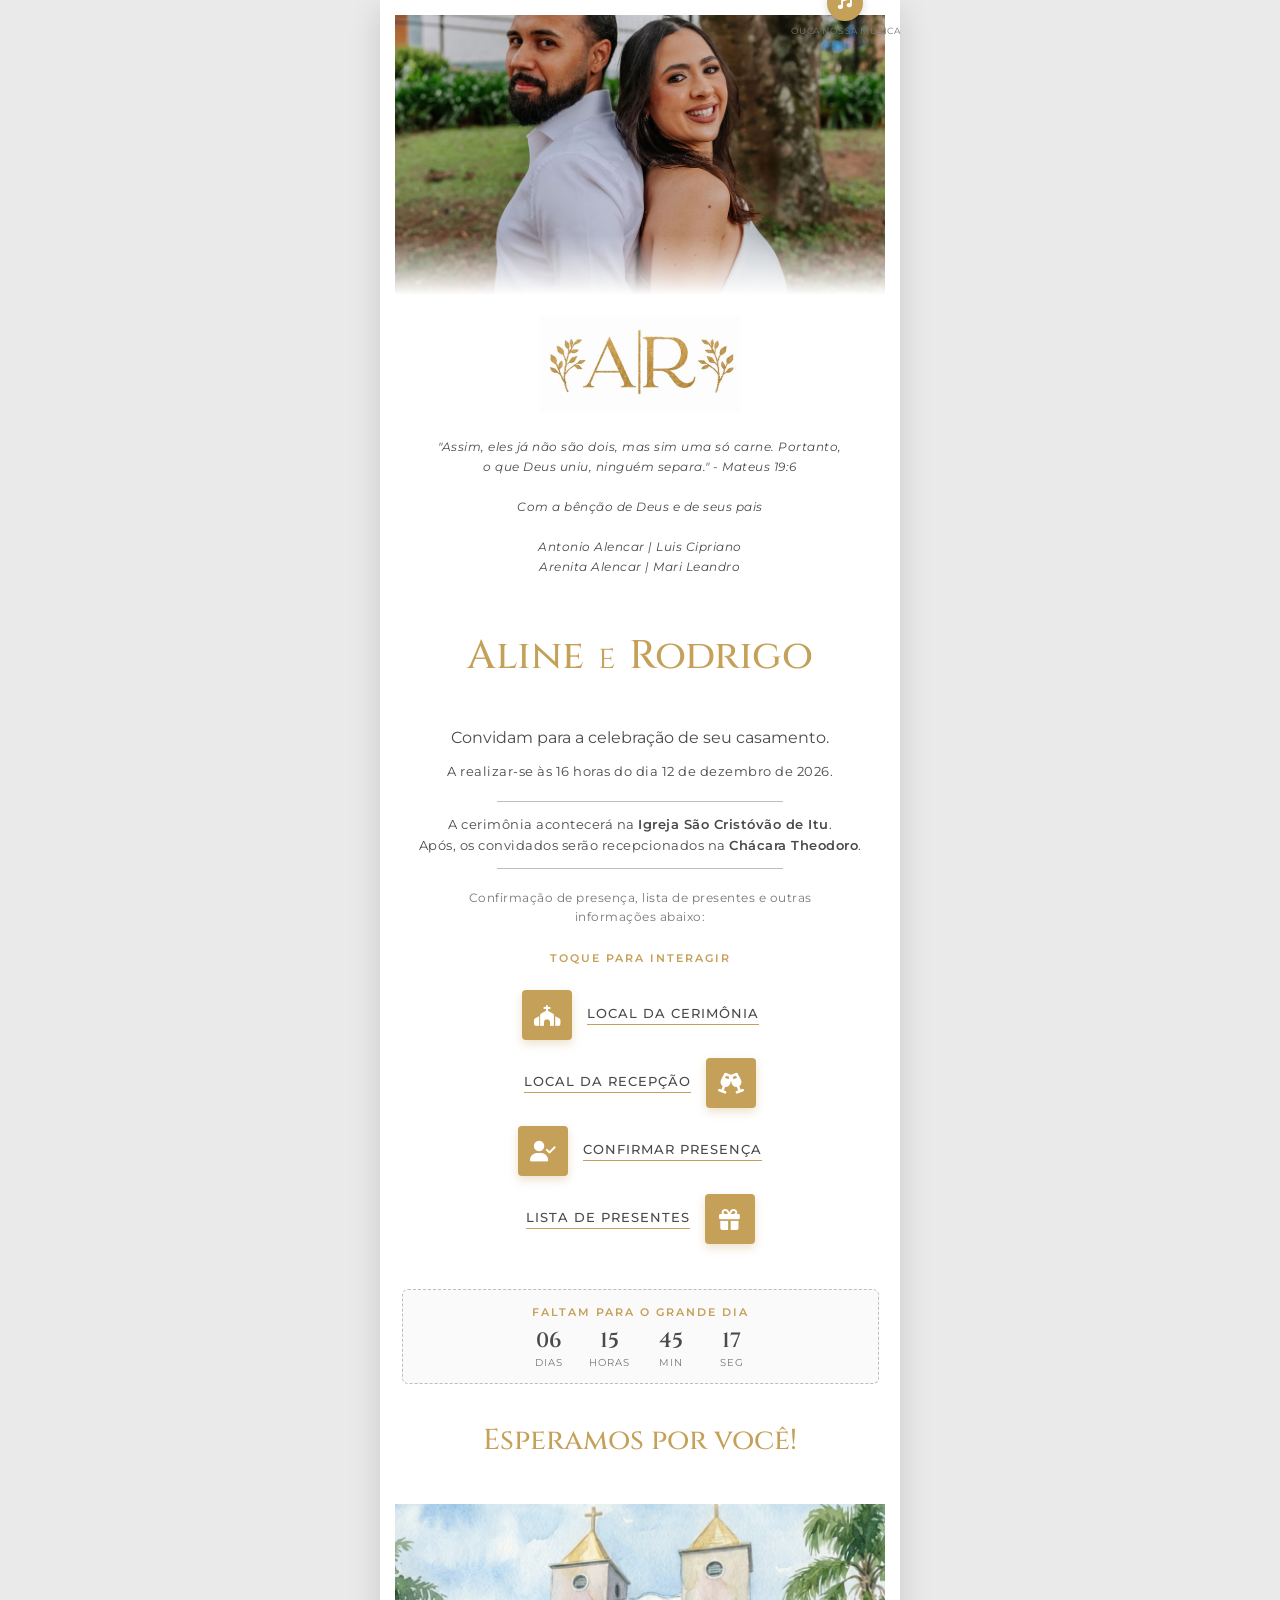
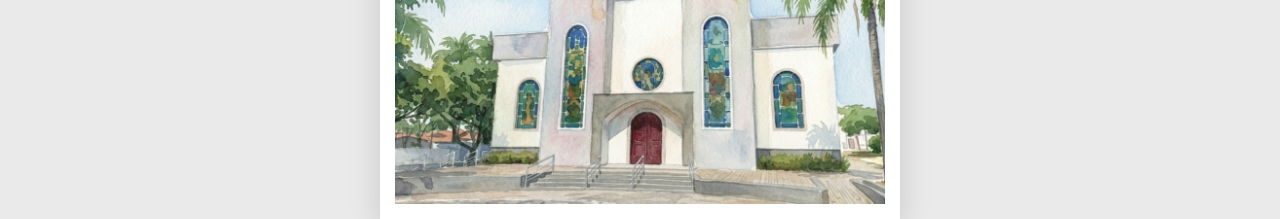
==== commit 98be5e5a: "Update link for gift list in index.html" ====
--- a/index.html
+++ b/index.html
@@ -114,7 +114,7 @@
           </div>
 
           <!-- Botão 4: Lista de presentes -->
-          <a href="https://noivos.casar.com/aline-e-rodrigo-2026-12-12" rel="noopener noreferrer" class="btn-row reverse">
+          <a href="https://noivos.casar.com/aline-e-rodrigo-2026-12-12#/presentes" rel="noopener noreferrer" class="btn-row reverse">
             <div class="icon-square">
               <i class="fa-solid fa-gift"></i>
             </div>
--- a/style.css
+++ b/style.css
@@ -119,14 +119,15 @@
   margin: 0 4px;
 }
 
-/* Versículo */
+/* Versículo e Pais centralizados perfeitamente */
 .versiculo-biblico {
   font-size: 0.78rem;
   color: var(--text-dark);
   letter-spacing: 0.5px;
   line-height: 1.6;
   max-width: 90%;
-  margin-bottom: 25px;
+  margin: 0 auto 25px auto; /* Centraliza a caixa na horizontal com auto */
+  text-align: center;       /* Garante que todas as linhas fiquem centralizadas */
   font-style: italic;
 }
 
